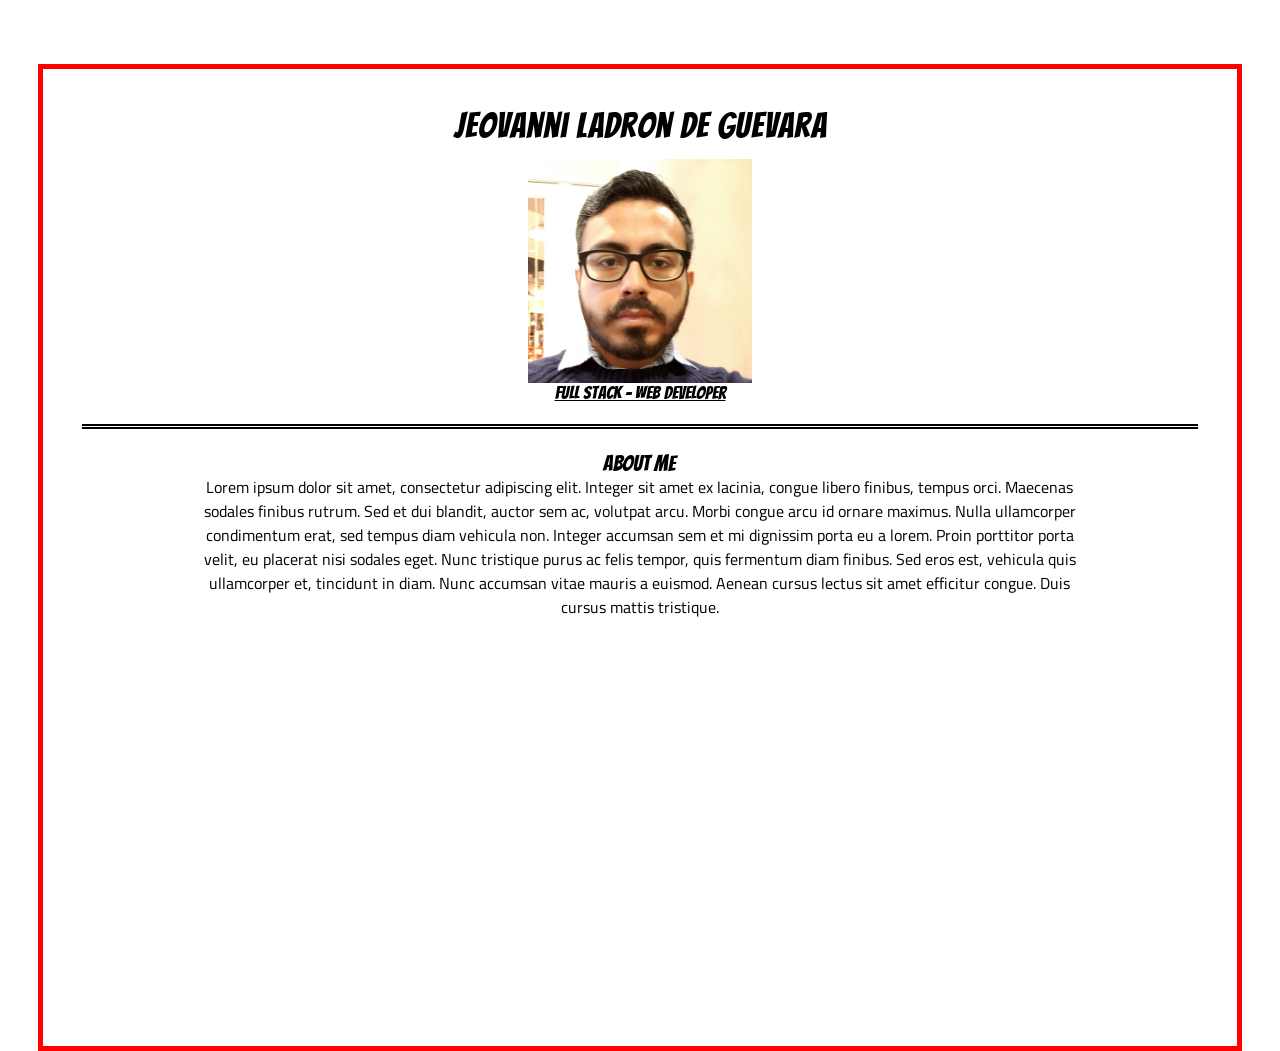
==== index.html @ 61050836 "changed index location" ====
<!DOCTYPE html>
<html lang="en">
    <head>
        <meta charset="uft-8"/>
        <title>Jeovanni</title>
        <link href="https://fonts.googleapis.com/css?family=Bangers|Titillium+Web" rel="stylesheet">
        <link rel="stylesheet" href="../css/index.css">
    </head>
    <body>
        <div class="intro_block">  
            <h1>Jeovanni Ladron de Guevara</h1>
            <img id="profile_pic" src="../img/jeovanni_ladrondeguevara.png" alt="Profile picture.">
            <h3>Full Stack - Web Developer</h3>  
        </div>
        <div class="bio_block">
            <h2>About me</h2>
            <p>Lorem ipsum dolor sit amet, consectetur adipiscing elit. Integer sit amet ex lacinia, congue libero finibus, tempus orci. Maecenas sodales finibus rutrum. Sed et dui blandit, auctor sem ac, volutpat arcu. Morbi congue arcu id ornare maximus. Nulla ullamcorper condimentum erat, sed tempus diam vehicula non. Integer accumsan sem et mi dignissim porta eu a lorem. Proin porttitor porta velit, eu placerat nisi sodales eget. Nunc tristique purus ac felis tempor, quis fermentum diam finibus. Sed eros est, vehicula quis ullamcorper et, tincidunt in diam. Nunc accumsan vitae mauris a euismod. Aenean cursus lectus sit amet efficitur congue. Duis cursus mattis tristique. </p>
        </div>
    </body>
</html>
---- css/index.css ----
html, body, div, span, applet, object, iframe,
h1, h2, h3, h4, h5, h6, p, blockquote, pre,
a, abbr, acronym, address, big, cite, code,
del, dfn, em, img, ins, kbd, q, s, samp,
small, strike, strong, sub, sup, tt, var,
b, u, i, center,
dl, dt, dd, ol, ul, li,
fieldset, form, label, legend,
table, caption, tbody, tfoot, thead, tr, th, td,
article, aside, canvas, details, embed, 
figure, figcaption, footer, header, hgroup, 
menu, nav, output, ruby, section, summary,
time, mark, audio, video {
	margin: 0;
	padding: 0;
	border: 0;
	font-size: 100%;
	font: inherit;
	vertical-align: baseline;
}
/* HTML5 display-role reset for older browsers */
article, aside, details, figcaption, figure, 
footer, header, hgroup, menu, nav, section {
	display: block;
}

h1, h2, h3, h4, h5, h6 {
    font-family: 'Bangers', cursive;
}
h1 {
    letter-spacing: 1px;
    margin-bottom: 15px;
    font-size: 220%;
}
h2 {
    font-size: 140%;
}
h3 {
    font-size: 110%;
    text-decoration: underline ;
}
#profile_pic {
    width: 20%;
    height: 20%;
}
html, body {
    height: 100%;
    font-family: 'Titillium Web', sans-serif;
}
body {
    margin: 5% 3% 5% 3%;
    border-style: solid;
    border-width: .35em;
    border-color: red;
    padding: 3%;
}

.intro_block {
    display: flex;
    flex-direction: column;
    align-items: center;
    border-bottom-style: double;
    border-color: black;
    border-width: .35em;
    padding-bottom: 2%;
}

.bio_block {
    display: flex;
    flex-direction: column;
    margin: 0 auto;
    width: 80%;
    margin-top: 2%;
    border-style: solid;
    border-color: black;
    text-align: center;
}
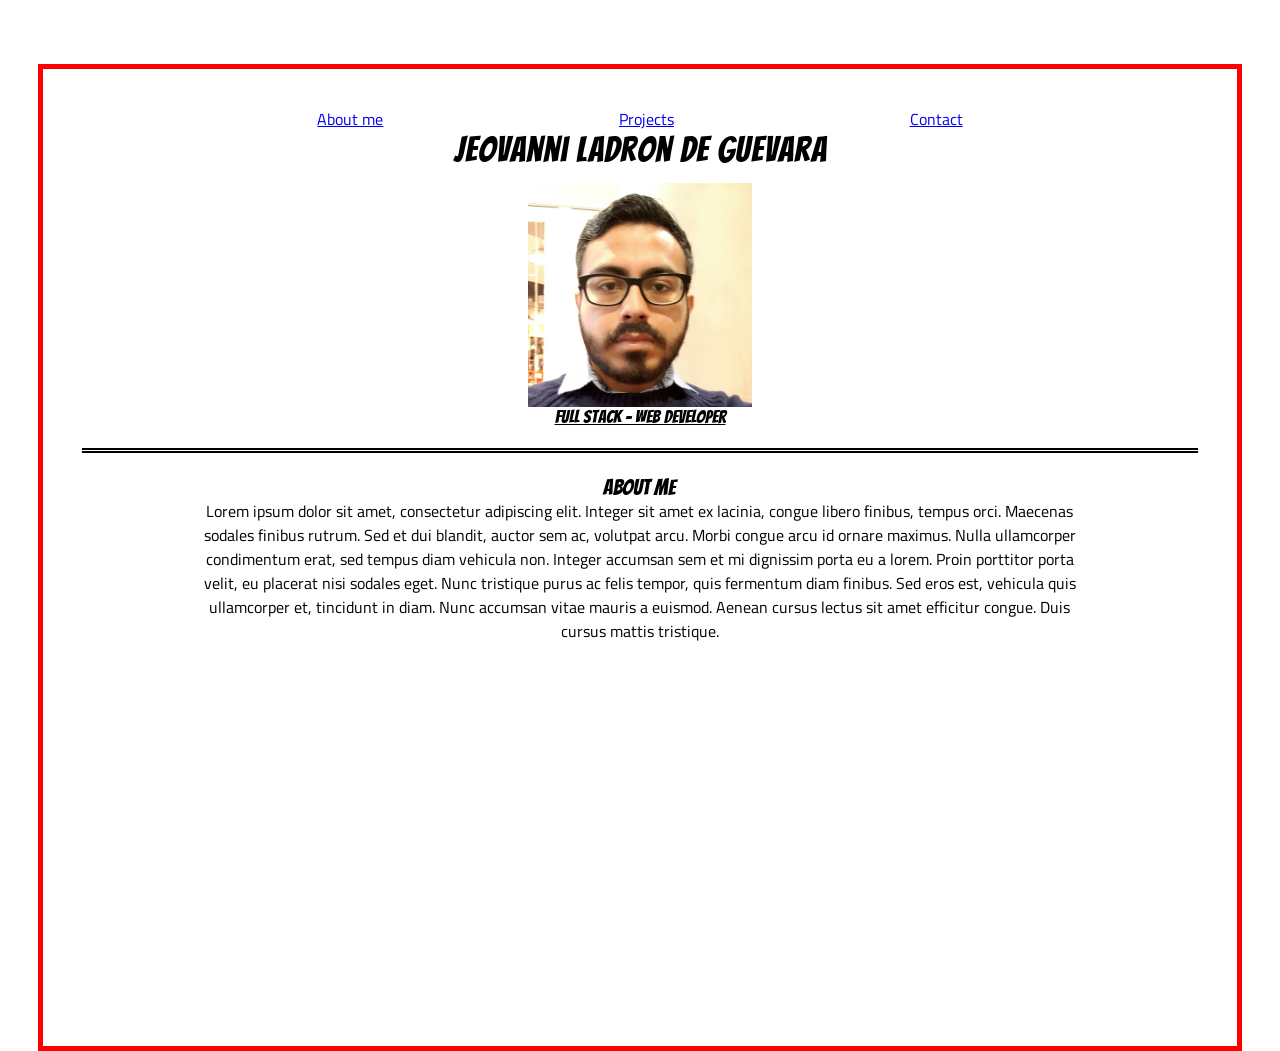
==== commit 8d1cd4f7: "added navigation bar" ====
--- a/index.html
+++ b/index.html
@@ -2,11 +2,16 @@
 <html lang="en">
     <head>
         <meta charset="uft-8"/>
-        <title>Jeovanni</title>
+        <title>Jeovanni Ladron de Guevara</title>
         <link href="https://fonts.googleapis.com/css?family=Bangers|Titillium+Web" rel="stylesheet">
         <link rel="stylesheet" href="../css/index.css">
     </head>
     <body>
+        <nav class="navigation">
+            <a href="#">About me</a>
+            <a href="#">Projects</a>
+            <a href="#">Contact</a>
+        </nav>
         <div class="intro_block">  
             <h1>Jeovanni Ladron de Guevara</h1>
             <img id="profile_pic" src="../img/jeovanni_ladrondeguevara.png" alt="Profile picture.">
--- a/css/index.css
+++ b/css/index.css
@@ -74,4 +74,10 @@
     border-style: solid;
     border-color: black;
     text-align: center;
+}
+
+.navigation {
+    display: flex;
+    justify-content: space-evenly;
+    flex-direction: row;
 }
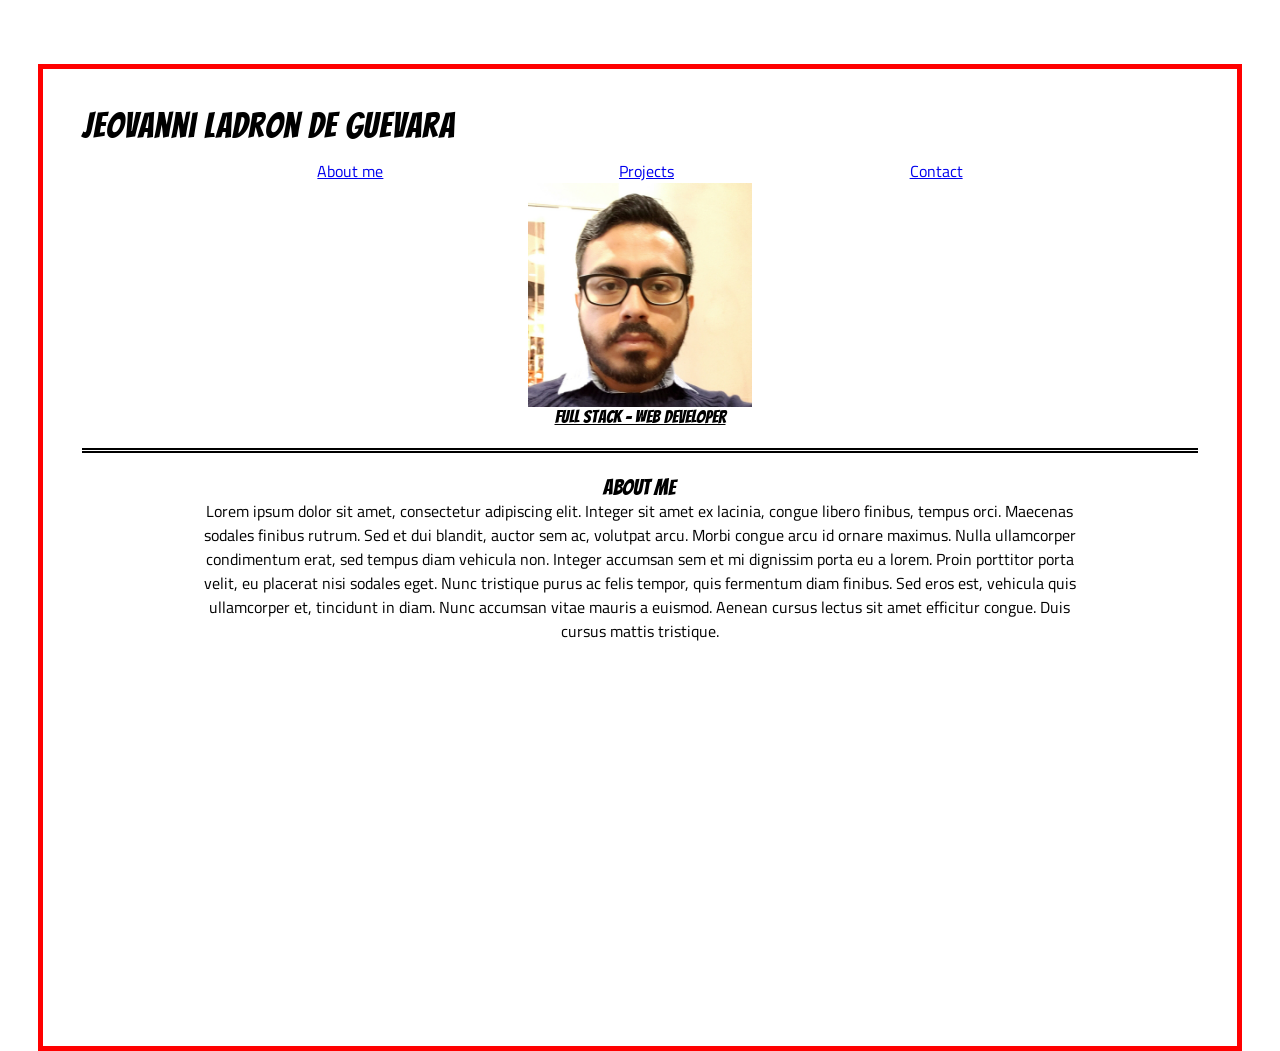
==== commit ccba459f: "changing nav bar location" ====
--- a/index.html
+++ b/index.html
@@ -7,13 +7,13 @@
         <link rel="stylesheet" href="../css/index.css">
     </head>
     <body>
+        <h1>Jeovanni Ladron de Guevara</h1>
         <nav class="navigation">
             <a href="#">About me</a>
             <a href="#">Projects</a>
             <a href="#">Contact</a>
         </nav>
         <div class="intro_block">  
-            <h1>Jeovanni Ladron de Guevara</h1>
             <img id="profile_pic" src="../img/jeovanni_ladrondeguevara.png" alt="Profile picture.">
             <h3>Full Stack - Web Developer</h3>  
         </div>
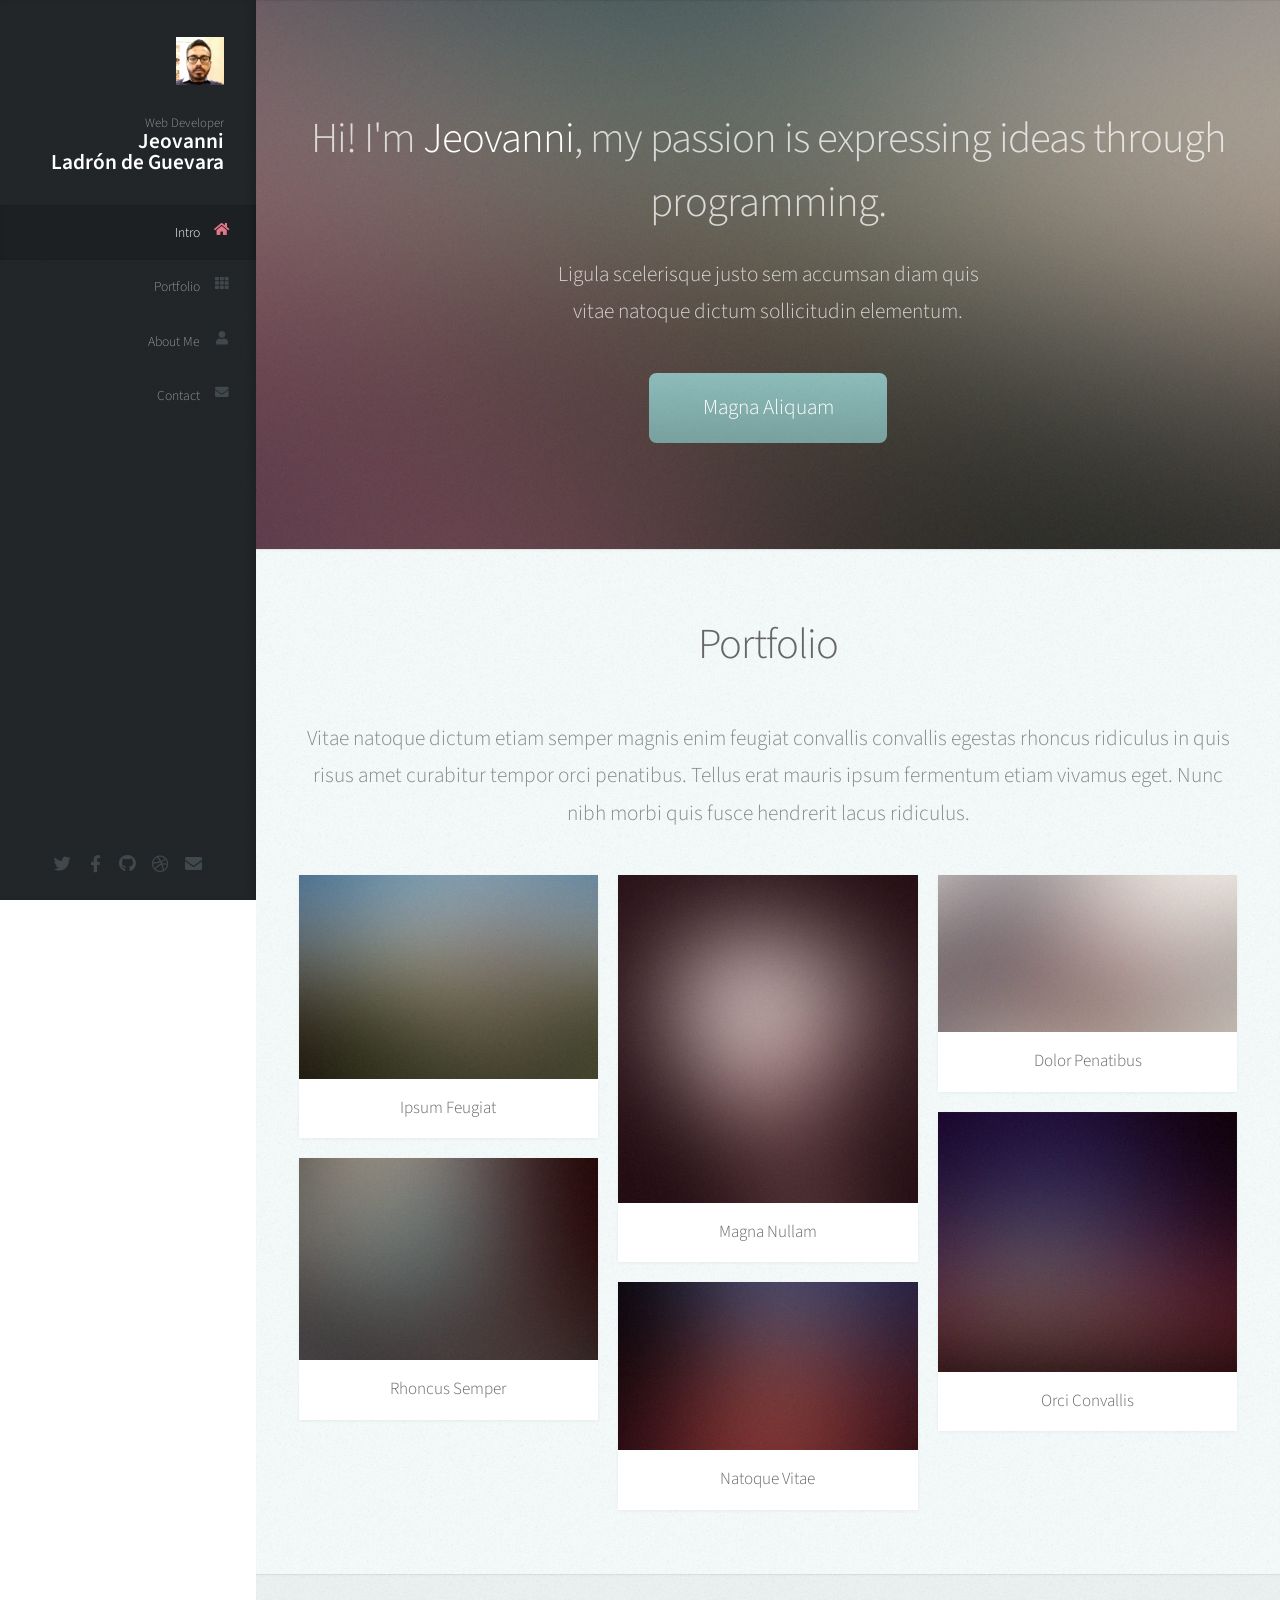
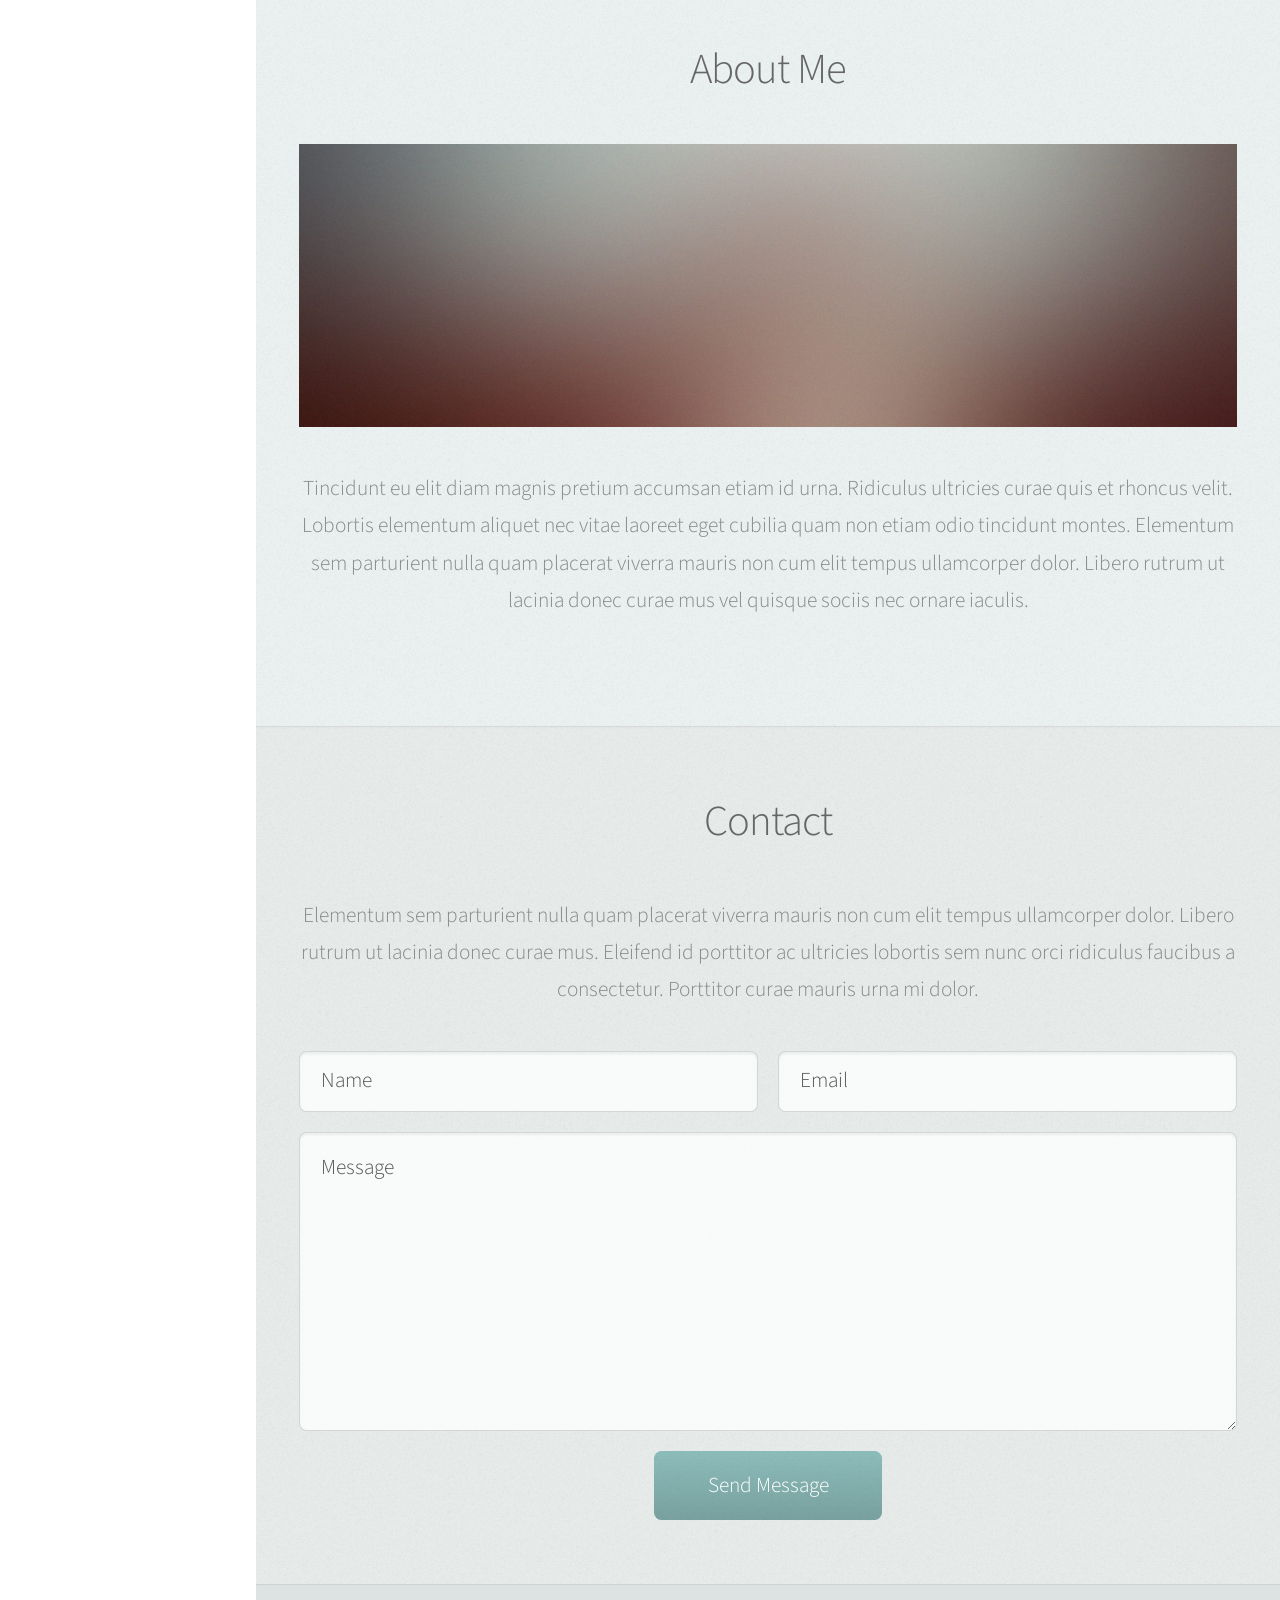
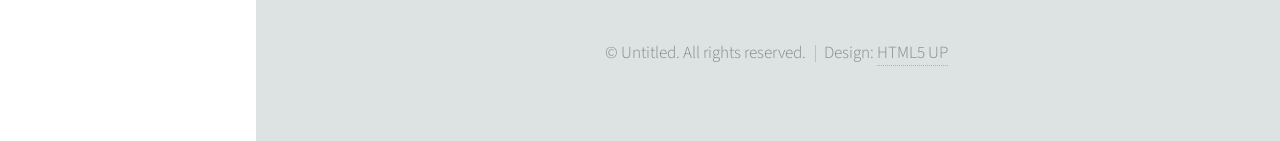
==== commit 7940fab8: "new page" ====
--- a/index.html
+++ b/index.html
@@ -1,25 +1,207 @@
-<!DOCTYPE html>
-<html lang="en">
-    <head>
-        <meta charset="uft-8"/>
-        <title>Jeovanni Ladron de Guevara</title>
-        <link href="https://fonts.googleapis.com/css?family=Bangers|Titillium+Web" rel="stylesheet">
-        <link rel="stylesheet" href="../css/index.css">
-    </head>
-    <body>
-        <h1>Jeovanni Ladron de Guevara</h1>
-        <nav class="navigation">
-            <a href="#">About me</a>
-            <a href="#">Projects</a>
-            <a href="#">Contact</a>
-        </nav>
-        <div class="intro_block">  
-            <img id="profile_pic" src="../img/jeovanni_ladrondeguevara.png" alt="Profile picture.">
-            <h3>Full Stack - Web Developer</h3>  
-        </div>
-        <div class="bio_block">
-            <h2>About me</h2>
-            <p>Lorem ipsum dolor sit amet, consectetur adipiscing elit. Integer sit amet ex lacinia, congue libero finibus, tempus orci. Maecenas sodales finibus rutrum. Sed et dui blandit, auctor sem ac, volutpat arcu. Morbi congue arcu id ornare maximus. Nulla ullamcorper condimentum erat, sed tempus diam vehicula non. Integer accumsan sem et mi dignissim porta eu a lorem. Proin porttitor porta velit, eu placerat nisi sodales eget. Nunc tristique purus ac felis tempor, quis fermentum diam finibus. Sed eros est, vehicula quis ullamcorper et, tincidunt in diam. Nunc accumsan vitae mauris a euismod. Aenean cursus lectus sit amet efficitur congue. Duis cursus mattis tristique. </p>
-        </div>
-    </body>
+<!DOCTYPE HTML>
+<!--
+	Prologue by HTML5 UP
+	html5up.net | @ajlkn
+	Free for personal and commercial use under the CCA 3.0 license (html5up.net/license)
+-->
+<html>
+	<head>
+		<title>Prologue by HTML5 UóP</title>
+		<meta charset="utf-8" />
+		<meta name="viewport" content="width=device-width, initial-scale=1, user-scalable=no" />
+		<link rel="stylesheet" href="assets/css/main.css" />
+	</head>
+	<body class="is-preload">
+
+		<!-- Header -->
+			<div id="header">
+
+				<div class="top">
+
+					<!-- Logo -->
+						<div id="logo">
+							<span class="image avatar48"><img src="images/jeovanni_ladrondeguevara.jpg" alt="" /></span>
+							<p>Web Developer</p>
+							<h1 id="title">Jeovanni<br>Ladrón de Guevara</h1>
+						</div>
+
+					<!-- Nav -->
+						<nav id="nav">
+							<ul>
+								<li><a href="#top" id="top-link"><span class="icon solid fa-home">Intro</span></a></li>
+								<li><a href="#portfolio" id="portfolio-link"><span class="icon solid fa-th">Portfolio</span></a></li>
+								<li><a href="#about" id="about-link"><span class="icon solid fa-user">About Me</span></a></li>
+								<li><a href="#contact" id="contact-link"><span class="icon solid fa-envelope">Contact</span></a></li>
+							</ul>
+						</nav>
+
+				</div>
+
+				<div class="bottom">
+
+					<!-- Social Icons -->
+						<ul class="icons">
+							<li><a href="#" class="icon brands fa-twitter"><span class="label">Twitter</span></a></li>
+							<li><a href="#" class="icon brands fa-facebook-f"><span class="label">Facebook</span></a></li>
+							<li><a href="#" class="icon brands fa-github"><span class="label">Github</span></a></li>
+							<li><a href="#" class="icon brands fa-dribbble"><span class="label">Dribbble</span></a></li>
+							<li><a href="#" class="icon solid fa-envelope"><span class="label">Email</span></a></li>
+						</ul>
+
+				</div>
+
+			</div>
+
+		<!-- Main -->
+			<div id="main">
+
+				<!-- Intro -->
+					<section id="top" class="one dark cover">
+						<div class="container">
+
+							<header>
+								<h2 class="alt">Hi! I'm <strong>Jeovanni</strong>, my passion is expressing ideas through programming.</h2>
+								<p>Ligula scelerisque justo sem accumsan diam quis<br />
+								vitae natoque dictum sollicitudin elementum.</p>
+							</header>
+
+							<footer>
+								<a href="#portfolio" class="button scrolly">Magna Aliquam</a>
+							</footer>
+
+						</div>
+					</section>
+
+				<!-- Portfolio -->
+					<section id="portfolio" class="two">
+						<div class="container">
+
+							<header>
+								<h2>Portfolio</h2>
+							</header>
+
+							<p>Vitae natoque dictum etiam semper magnis enim feugiat convallis convallis
+							egestas rhoncus ridiculus in quis risus amet curabitur tempor orci penatibus.
+							Tellus erat mauris ipsum fermentum etiam vivamus eget. Nunc nibh morbi quis
+							fusce hendrerit lacus ridiculus.</p>
+
+							<div class="row">
+								<div class="col-4 col-12-mobile">
+									<article class="item">
+										<a href="#" class="image fit"><img src="images/pic02.jpg" alt="" /></a>
+										<header>
+											<h3>Ipsum Feugiat</h3>
+										</header>
+									</article>
+									<article class="item">
+										<a href="#" class="image fit"><img src="images/pic03.jpg" alt="" /></a>
+										<header>
+											<h3>Rhoncus Semper</h3>
+										</header>
+									</article>
+								</div>
+								<div class="col-4 col-12-mobile">
+									<article class="item">
+										<a href="#" class="image fit"><img src="images/pic04.jpg" alt="" /></a>
+										<header>
+											<h3>Magna Nullam</h3>
+										</header>
+									</article>
+									<article class="item">
+										<a href="#" class="image fit"><img src="images/pic05.jpg" alt="" /></a>
+										<header>
+											<h3>Natoque Vitae</h3>
+										</header>
+									</article>
+								</div>
+								<div class="col-4 col-12-mobile">
+									<article class="item">
+										<a href="#" class="image fit"><img src="images/pic06.jpg" alt="" /></a>
+										<header>
+											<h3>Dolor Penatibus</h3>
+										</header>
+									</article>
+									<article class="item">
+										<a href="#" class="image fit"><img src="images/pic07.jpg" alt="" /></a>
+										<header>
+											<h3>Orci Convallis</h3>
+										</header>
+									</article>
+								</div>
+							</div>
+
+						</div>
+					</section>
+
+				<!-- About Me -->
+					<section id="about" class="three">
+						<div class="container">
+
+							<header>
+								<h2>About Me</h2>
+							</header>
+
+							<a href="#" class="image featured"><img src="images/pic08.jpg" alt="" /></a>
+
+							<p>Tincidunt eu elit diam magnis pretium accumsan etiam id urna. Ridiculus
+							ultricies curae quis et rhoncus velit. Lobortis elementum aliquet nec vitae
+							laoreet eget cubilia quam non etiam odio tincidunt montes. Elementum sem
+							parturient nulla quam placerat viverra mauris non cum elit tempus ullamcorper
+							dolor. Libero rutrum ut lacinia donec curae mus vel quisque sociis nec
+							ornare iaculis.</p>
+
+						</div>
+					</section>
+
+				<!-- Contact -->
+					<section id="contact" class="four">
+						<div class="container">
+
+							<header>
+								<h2>Contact</h2>
+							</header>
+
+							<p>Elementum sem parturient nulla quam placerat viverra
+							mauris non cum elit tempus ullamcorper dolor. Libero rutrum ut lacinia
+							donec curae mus. Eleifend id porttitor ac ultricies lobortis sem nunc
+							orci ridiculus faucibus a consectetur. Porttitor curae mauris urna mi dolor.</p>
+
+							<form method="post" action="#">
+								<div class="row">
+									<div class="col-6 col-12-mobile"><input type="text" name="name" placeholder="Name" /></div>
+									<div class="col-6 col-12-mobile"><input type="text" name="email" placeholder="Email" /></div>
+									<div class="col-12">
+										<textarea name="message" placeholder="Message"></textarea>
+									</div>
+									<div class="col-12">
+										<input type="submit" value="Send Message" />
+									</div>
+								</div>
+							</form>
+
+						</div>
+					</section>
+
+			</div>
+
+		<!-- Footer -->
+			<div id="footer">
+
+				<!-- Copyright -->
+					<ul class="copyright">
+						<li>&copy; Untitled. All rights reserved.</li><li>Design: <a href="http://html5up.net">HTML5 UP</a></li>
+					</ul>
+
+			</div>
+
+		<!-- Scripts -->
+			<script src="assets/js/jquery.min.js"></script>
+			<script src="assets/js/jquery.scrolly.min.js"></script>
+			<script src="assets/js/jquery.scrollex.min.js"></script>
+			<script src="assets/js/browser.min.js"></script>
+			<script src="assets/js/breakpoints.min.js"></script>
+			<script src="assets/js/util.js"></script>
+			<script src="assets/js/main.js"></script>
+
+	</body>
 </html>
--- a/assets/css/main.css
+++ b/assets/css/main.css
@@ -0,0 +1,2633 @@
+@import url("fontawesome-all.min.css");
+@import url("https://fonts.googleapis.com/css?family=Source+Sans+Pro:300,300italic,400,600");
+
+/*
+	Prologue by HTML5 UP
+	html5up.net | @ajlkn
+	Free for personal and commercial use under the CCA 3.0 license (html5up.net/license)
+*/
+
+html, body, div, span, applet, object,
+iframe, h1, h2, h3, h4, h5, h6, p, blockquote,
+pre, a, abbr, acronym, address, big, cite,
+code, del, dfn, em, img, ins, kbd, q, s, samp,
+small, strike, strong, sub, sup, tt, var, b,
+u, i, center, dl, dt, dd, ol, ul, li, fieldset,
+form, label, legend, table, caption, tbody,
+tfoot, thead, tr, th, td, article, aside,
+canvas, details, embed, figure, figcaption,
+footer, header, hgroup, menu, nav, output, ruby,
+section, summary, time, mark, audio, video {
+	margin: 0;
+	padding: 0;
+	border: 0;
+	font-size: 100%;
+	font: inherit;
+	vertical-align: baseline;}
+
+article, aside, details, figcaption, figure,
+footer, header, hgroup, menu, nav, section {
+	display: block;}
+
+body {
+	line-height: 1;
+}
+
+ol, ul {
+	list-style: none;
+}
+
+blockquote, q {
+	quotes: none;
+}
+
+	blockquote:before, blockquote:after, q:before, q:after {
+		content: '';
+		content: none;
+	}
+
+table {
+	border-collapse: collapse;
+	border-spacing: 0;
+}
+
+body {
+	-webkit-text-size-adjust: none;
+}
+
+mark {
+	background-color: transparent;
+	color: inherit;
+}
+
+input::-moz-focus-inner {
+	border: 0;
+	padding: 0;
+}
+
+input, select, textarea {
+	-moz-appearance: none;
+	-webkit-appearance: none;
+	-ms-appearance: none;
+	appearance: none;
+}
+
+/* Basic */
+
+	html {
+		box-sizing: border-box;
+	}
+
+	*, *:before, *:after {
+		box-sizing: inherit;
+	}
+
+	body {
+		background: #fff;
+		font-family: 'Source Sans Pro', sans-serif;
+		font-size: 19pt;
+		font-weight: 300;
+		line-height: 1.75em;
+		color: #888;
+	}
+
+		body.is-preload *, body.is-preload *:before, body.is-preload *:after {
+			-moz-animation: none !important;
+			-webkit-animation: none !important;
+			-ms-animation: none !important;
+			animation: none !important;
+			-moz-transition: none !important;
+			-webkit-transition: none !important;
+			-ms-transition: none !important;
+			transition: none !important;
+		}
+
+	input, textarea, select {
+		font-family: 'Source Sans Pro', sans-serif;
+		font-size: 19pt;
+		font-weight: 300;
+		line-height: 1.75em;
+		color: #888;
+	}
+
+	h1, h2, h3, h4, h5, h6 {
+		font-weight: 300;
+		color: #666;
+		line-height: 1.5em;
+	}
+
+	h1 a, h2 a, h3 a, h4 a, h5 a, h6 a {
+		color: inherit;
+		text-decoration: none;
+	}
+
+		h1 a strong, h2 a strong, h3 a strong, h4 a strong, h5 a strong, h6 a strong {
+			color: #333;
+		}
+
+	h2 {
+		font-size: 2em;
+		letter-spacing: -1px;
+	}
+
+		h2.alt {
+			color: #888;
+		}
+
+			h2.alt strong {
+				color: #666;
+			}
+
+	h3 {
+		font-size: 1.5em;
+	}
+
+	header {
+		margin: 0 0 2em 0;
+	}
+
+		header > p {
+			margin: 1em 0 0 0;
+		}
+
+	footer {
+		margin: 2em 0 0 0;
+	}
+
+	strong, b {
+		font-weight: 300;
+		color: #666;
+	}
+
+	em, i {
+		font-style: italic;
+	}
+
+	a {
+		text-decoration: none;
+		color: inherit;
+		border-bottom: dotted 1px rgba(128, 128, 128, 0.5);
+		-moz-transition: color 0.35s ease-in-out, border-bottom-color 0.35s ease-in-out;
+		-webkit-transition: color 0.35s ease-in-out, border-bottom-color 0.35s ease-in-out;
+		-ms-transition: color 0.35s ease-in-out, border-bottom-color 0.35s ease-in-out;
+		transition: color 0.35s ease-in-out, border-bottom-color 0.35s ease-in-out;
+		outline: 0;
+	}
+
+		a:hover {
+			color: #E27689;
+			border-bottom-color: rgba(255, 255, 255, 0);
+		}
+
+	sub {
+		position: relative;
+		top: 0.5em;
+		font-size: 0.8em;
+	}
+
+	sup {
+		position: relative;
+		top: -0.5em;
+		font-size: 0.8em;
+	}
+
+	hr {
+		border: 0;
+		border-top: solid 1px #ddd;
+	}
+
+	blockquote {
+		border-left: solid 0.5em #ddd;
+		padding: 1em 0 1em 2em;
+		font-style: italic;
+	}
+
+	p, ul, ol, dl, table {
+		margin-bottom: 2em;
+	}
+
+	br.clear {
+		clear: both;
+	}
+
+/* Container */
+
+	.container {
+		margin: 0 auto;
+		max-width: 100%;
+		width: 1400px;
+	}
+
+		@media screen and (min-width: 961px) and (max-width: 1880px) {
+
+			.container {
+				width: 1200px;
+			}
+
+		}
+
+		@media screen and (min-width: 961px) and (max-width: 1620px) {
+
+			.container {
+				width: 960px;
+			}
+
+		}
+
+		@media screen and (min-width: 961px) and (max-width: 1320px) {
+
+			.container {
+				width: 100%;
+			}
+
+		}
+
+		@media screen and (max-width: 960px) {
+
+			.container {
+				width: 100%;
+			}
+
+		}
+
+		@media screen and (max-width: 736px) {
+
+			.container {
+				width: 100%;
+			}
+
+		}
+
+/* Row */
+
+	.row {
+		display: flex;
+		flex-wrap: wrap;
+		box-sizing: border-box;
+		align-items: stretch;
+	}
+
+		.row > * {
+			box-sizing: border-box;
+		}
+
+		.row.gtr-uniform > * > :last-child {
+			margin-bottom: 0;
+		}
+
+		.row.aln-left {
+			justify-content: flex-start;
+		}
+
+		.row.aln-center {
+			justify-content: center;
+		}
+
+		.row.aln-right {
+			justify-content: flex-end;
+		}
+
+		.row.aln-top {
+			align-items: flex-start;
+		}
+
+		.row.aln-middle {
+			align-items: center;
+		}
+
+		.row.aln-bottom {
+			align-items: flex-end;
+		}
+
+		.row > .imp {
+			order: -1;
+		}
+
+		.row > .col-1 {
+			width: 8.33333%;
+		}
+
+		.row > .off-1 {
+			margin-left: 8.33333%;
+		}
+
+		.row > .col-2 {
+			width: 16.66667%;
+		}
+
+		.row > .off-2 {
+			margin-left: 16.66667%;
+		}
+
+		.row > .col-3 {
+			width: 25%;
+		}
+
+		.row > .off-3 {
+			margin-left: 25%;
+		}
+
+		.row > .col-4 {
+			width: 33.33333%;
+		}
+
+		.row > .off-4 {
+			margin-left: 33.33333%;
+		}
+
+		.row > .col-5 {
+			width: 41.66667%;
+		}
+
+		.row > .off-5 {
+			margin-left: 41.66667%;
+		}
+
+		.row > .col-6 {
+			width: 50%;
+		}
+
+		.row > .off-6 {
+			margin-left: 50%;
+		}
+
+		.row > .col-7 {
+			width: 58.33333%;
+		}
+
+		.row > .off-7 {
+			margin-left: 58.33333%;
+		}
+
+		.row > .col-8 {
+			width: 66.66667%;
+		}
+
+		.row > .off-8 {
+			margin-left: 66.66667%;
+		}
+
+		.row > .col-9 {
+			width: 75%;
+		}
+
+		.row > .off-9 {
+			margin-left: 75%;
+		}
+
+		.row > .col-10 {
+			width: 83.33333%;
+		}
+
+		.row > .off-10 {
+			margin-left: 83.33333%;
+		}
+
+		.row > .col-11 {
+			width: 91.66667%;
+		}
+
+		.row > .off-11 {
+			margin-left: 91.66667%;
+		}
+
+		.row > .col-12 {
+			width: 100%;
+		}
+
+		.row > .off-12 {
+			margin-left: 100%;
+		}
+
+		.row.gtr-0 {
+			margin-top: 0px;
+			margin-left: 0px;
+		}
+
+			.row.gtr-0 > * {
+				padding: 0px 0 0 0px;
+			}
+
+			.row.gtr-0.gtr-uniform {
+				margin-top: 0px;
+			}
+
+				.row.gtr-0.gtr-uniform > * {
+					padding-top: 0px;
+				}
+
+		.row.gtr-25 {
+			margin-top: -10px;
+			margin-left: -10px;
+		}
+
+			.row.gtr-25 > * {
+				padding: 10px 0 0 10px;
+			}
+
+			.row.gtr-25.gtr-uniform {
+				margin-top: -10px;
+			}
+
+				.row.gtr-25.gtr-uniform > * {
+					padding-top: 10px;
+				}
+
+		.row.gtr-50 {
+			margin-top: -20px;
+			margin-left: -20px;
+		}
+
+			.row.gtr-50 > * {
+				padding: 20px 0 0 20px;
+			}
+
+			.row.gtr-50.gtr-uniform {
+				margin-top: -20px;
+			}
+
+				.row.gtr-50.gtr-uniform > * {
+					padding-top: 20px;
+				}
+
+		.row {
+			margin-top: -40px;
+			margin-left: -40px;
+		}
+
+			.row > * {
+				padding: 40px 0 0 40px;
+			}
+
+			.row.gtr-uniform {
+				margin-top: -40px;
+			}
+
+				.row.gtr-uniform > * {
+					padding-top: 40px;
+				}
+
+		.row.gtr-150 {
+			margin-top: -60px;
+			margin-left: -60px;
+		}
+
+			.row.gtr-150 > * {
+				padding: 60px 0 0 60px;
+			}
+
+			.row.gtr-150.gtr-uniform {
+				margin-top: -60px;
+			}
+
+				.row.gtr-150.gtr-uniform > * {
+					padding-top: 60px;
+				}
+
+		.row.gtr-200 {
+			margin-top: -80px;
+			margin-left: -80px;
+		}
+
+			.row.gtr-200 > * {
+				padding: 80px 0 0 80px;
+			}
+
+			.row.gtr-200.gtr-uniform {
+				margin-top: -80px;
+			}
+
+				.row.gtr-200.gtr-uniform > * {
+					padding-top: 80px;
+				}
+
+		@media screen and (min-width: 961px) and (max-width: 1880px) {
+
+			.row {
+				display: flex;
+				flex-wrap: wrap;
+				box-sizing: border-box;
+				align-items: stretch;
+			}
+
+				.row > * {
+					box-sizing: border-box;
+				}
+
+				.row.gtr-uniform > * > :last-child {
+					margin-bottom: 0;
+				}
+
+				.row.aln-left {
+					justify-content: flex-start;
+				}
+
+				.row.aln-center {
+					justify-content: center;
+				}
+
+				.row.aln-right {
+					justify-content: flex-end;
+				}
+
+				.row.aln-top {
+					align-items: flex-start;
+				}
+
+				.row.aln-middle {
+					align-items: center;
+				}
+
+				.row.aln-bottom {
+					align-items: flex-end;
+				}
+
+				.row > .imp-wide {
+					order: -1;
+				}
+
+				.row > .col-1-wide {
+					width: 8.33333%;
+				}
+
+				.row > .off-1-wide {
+					margin-left: 8.33333%;
+				}
+
+				.row > .col-2-wide {
+					width: 16.66667%;
+				}
+
+				.row > .off-2-wide {
+					margin-left: 16.66667%;
+				}
+
+				.row > .col-3-wide {
+					width: 25%;
+				}
+
+				.row > .off-3-wide {
+					margin-left: 25%;
+				}
+
+				.row > .col-4-wide {
+					width: 33.33333%;
+				}
+
+				.row > .off-4-wide {
+					margin-left: 33.33333%;
+				}
+
+				.row > .col-5-wide {
+					width: 41.66667%;
+				}
+
+				.row > .off-5-wide {
+					margin-left: 41.66667%;
+				}
+
+				.row > .col-6-wide {
+					width: 50%;
+				}
+
+				.row > .off-6-wide {
+					margin-left: 50%;
+				}
+
+				.row > .col-7-wide {
+					width: 58.33333%;
+				}
+
+				.row > .off-7-wide {
+					margin-left: 58.33333%;
+				}
+
+				.row > .col-8-wide {
+					width: 66.66667%;
+				}
+
+				.row > .off-8-wide {
+					margin-left: 66.66667%;
+				}
+
+				.row > .col-9-wide {
+					width: 75%;
+				}
+
+				.row > .off-9-wide {
+					margin-left: 75%;
+				}
+
+				.row > .col-10-wide {
+					width: 83.33333%;
+				}
+
+				.row > .off-10-wide {
+					margin-left: 83.33333%;
+				}
+
+				.row > .col-11-wide {
+					width: 91.66667%;
+				}
+
+				.row > .off-11-wide {
+					margin-left: 91.66667%;
+				}
+
+				.row > .col-12-wide {
+					width: 100%;
+				}
+
+				.row > .off-12-wide {
+					margin-left: 100%;
+				}
+
+				.row.gtr-0 {
+					margin-top: 0px;
+					margin-left: 0px;
+				}
+
+					.row.gtr-0 > * {
+						padding: 0px 0 0 0px;
+					}
+
+					.row.gtr-0.gtr-uniform {
+						margin-top: 0px;
+					}
+
+						.row.gtr-0.gtr-uniform > * {
+							padding-top: 0px;
+						}
+
+				.row.gtr-25 {
+					margin-top: -10px;
+					margin-left: -10px;
+				}
+
+					.row.gtr-25 > * {
+						padding: 10px 0 0 10px;
+					}
+
+					.row.gtr-25.gtr-uniform {
+						margin-top: -10px;
+					}
+
+						.row.gtr-25.gtr-uniform > * {
+							padding-top: 10px;
+						}
+
+				.row.gtr-50 {
+					margin-top: -20px;
+					margin-left: -20px;
+				}
+
+					.row.gtr-50 > * {
+						padding: 20px 0 0 20px;
+					}
+
+					.row.gtr-50.gtr-uniform {
+						margin-top: -20px;
+					}
+
+						.row.gtr-50.gtr-uniform > * {
+							padding-top: 20px;
+						}
+
+				.row {
+					margin-top: -40px;
+					margin-left: -40px;
+				}
+
+					.row > * {
+						padding: 40px 0 0 40px;
+					}
+
+					.row.gtr-uniform {
+						margin-top: -40px;
+					}
+
+						.row.gtr-uniform > * {
+							padding-top: 40px;
+						}
+
+				.row.gtr-150 {
+					margin-top: -60px;
+					margin-left: -60px;
+				}
+
+					.row.gtr-150 > * {
+						padding: 60px 0 0 60px;
+					}
+
+					.row.gtr-150.gtr-uniform {
+						margin-top: -60px;
+					}
+
+						.row.gtr-150.gtr-uniform > * {
+							padding-top: 60px;
+						}
+
+				.row.gtr-200 {
+					margin-top: -80px;
+					margin-left: -80px;
+				}
+
+					.row.gtr-200 > * {
+						padding: 80px 0 0 80px;
+					}
+
+					.row.gtr-200.gtr-uniform {
+						margin-top: -80px;
+					}
+
+						.row.gtr-200.gtr-uniform > * {
+							padding-top: 80px;
+						}
+
+		}
+
+		@media screen and (min-width: 961px) and (max-width: 1620px) {
+
+			.row {
+				display: flex;
+				flex-wrap: wrap;
+				box-sizing: border-box;
+				align-items: stretch;
+			}
+
+				.row > * {
+					box-sizing: border-box;
+				}
+
+				.row.gtr-uniform > * > :last-child {
+					margin-bottom: 0;
+				}
+
+				.row.aln-left {
+					justify-content: flex-start;
+				}
+
+				.row.aln-center {
+					justify-content: center;
+				}
+
+				.row.aln-right {
+					justify-content: flex-end;
+				}
+
+				.row.aln-top {
+					align-items: flex-start;
+				}
+
+				.row.aln-middle {
+					align-items: center;
+				}
+
+				.row.aln-bottom {
+					align-items: flex-end;
+				}
+
+				.row > .imp-normal {
+					order: -1;
+				}
+
+				.row > .col-1-normal {
+					width: 8.33333%;
+				}
+
+				.row > .off-1-normal {
+					margin-left: 8.33333%;
+				}
+
+				.row > .col-2-normal {
+					width: 16.66667%;
+				}
+
+				.row > .off-2-normal {
+					margin-left: 16.66667%;
+				}
+
+				.row > .col-3-normal {
+					width: 25%;
+				}
+
+				.row > .off-3-normal {
+					margin-left: 25%;
+				}
+
+				.row > .col-4-normal {
+					width: 33.33333%;
+				}
+
+				.row > .off-4-normal {
+					margin-left: 33.33333%;
+				}
+
+				.row > .col-5-normal {
+					width: 41.66667%;
+				}
+
+				.row > .off-5-normal {
+					margin-left: 41.66667%;
+				}
+
+				.row > .col-6-normal {
+					width: 50%;
+				}
+
+				.row > .off-6-normal {
+					margin-left: 50%;
+				}
+
+				.row > .col-7-normal {
+					width: 58.33333%;
+				}
+
+				.row > .off-7-normal {
+					margin-left: 58.33333%;
+				}
+
+				.row > .col-8-normal {
+					width: 66.66667%;
+				}
+
+				.row > .off-8-normal {
+					margin-left: 66.66667%;
+				}
+
+				.row > .col-9-normal {
+					width: 75%;
+				}
+
+				.row > .off-9-normal {
+					margin-left: 75%;
+				}
+
+				.row > .col-10-normal {
+					width: 83.33333%;
+				}
+
+				.row > .off-10-normal {
+					margin-left: 83.33333%;
+				}
+
+				.row > .col-11-normal {
+					width: 91.66667%;
+				}
+
+				.row > .off-11-normal {
+					margin-left: 91.66667%;
+				}
+
+				.row > .col-12-normal {
+					width: 100%;
+				}
+
+				.row > .off-12-normal {
+					margin-left: 100%;
+				}
+
+				.row.gtr-0 {
+					margin-top: 0px;
+					margin-left: 0px;
+				}
+
+					.row.gtr-0 > * {
+						padding: 0px 0 0 0px;
+					}
+
+					.row.gtr-0.gtr-uniform {
+						margin-top: 0px;
+					}
+
+						.row.gtr-0.gtr-uniform > * {
+							padding-top: 0px;
+						}
+
+				.row.gtr-25 {
+					margin-top: -10px;
+					margin-left: -10px;
+				}
+
+					.row.gtr-25 > * {
+						padding: 10px 0 0 10px;
+					}
+
+					.row.gtr-25.gtr-uniform {
+						margin-top: -10px;
+					}
+
+						.row.gtr-25.gtr-uniform > * {
+							padding-top: 10px;
+						}
+
+				.row.gtr-50 {
+					margin-top: -20px;
+					margin-left: -20px;
+				}
+
+					.row.gtr-50 > * {
+						padding: 20px 0 0 20px;
+					}
+
+					.row.gtr-50.gtr-uniform {
+						margin-top: -20px;
+					}
+
+						.row.gtr-50.gtr-uniform > * {
+							padding-top: 20px;
+						}
+
+				.row {
+					margin-top: -40px;
+					margin-left: -40px;
+				}
+
+					.row > * {
+						padding: 40px 0 0 40px;
+					}
+
+					.row.gtr-uniform {
+						margin-top: -40px;
+					}
+
+						.row.gtr-uniform > * {
+							padding-top: 40px;
+						}
+
+				.row.gtr-150 {
+					margin-top: -60px;
+					margin-left: -60px;
+				}
+
+					.row.gtr-150 > * {
+						padding: 60px 0 0 60px;
+					}
+
+					.row.gtr-150.gtr-uniform {
+						margin-top: -60px;
+					}
+
+						.row.gtr-150.gtr-uniform > * {
+							padding-top: 60px;
+						}
+
+				.row.gtr-200 {
+					margin-top: -80px;
+					margin-left: -80px;
+				}
+
+					.row.gtr-200 > * {
+						padding: 80px 0 0 80px;
+					}
+
+					.row.gtr-200.gtr-uniform {
+						margin-top: -80px;
+					}
+
+						.row.gtr-200.gtr-uniform > * {
+							padding-top: 80px;
+						}
+
+		}
+
+		@media screen and (min-width: 961px) and (max-width: 1320px) {
+
+			.row {
+				display: flex;
+				flex-wrap: wrap;
+				box-sizing: border-box;
+				align-items: stretch;
+			}
+
+				.row > * {
+					box-sizing: border-box;
+				}
+
+				.row.gtr-uniform > * > :last-child {
+					margin-bottom: 0;
+				}
+
+				.row.aln-left {
+					justify-content: flex-start;
+				}
+
+				.row.aln-center {
+					justify-content: center;
+				}
+
+				.row.aln-right {
+					justify-content: flex-end;
+				}
+
+				.row.aln-top {
+					align-items: flex-start;
+				}
+
+				.row.aln-middle {
+					align-items: center;
+				}
+
+				.row.aln-bottom {
+					align-items: flex-end;
+				}
+
+				.row > .imp-narrow {
+					order: -1;
+				}
+
+				.row > .col-1-narrow {
+					width: 8.33333%;
+				}
+
+				.row > .off-1-narrow {
+					margin-left: 8.33333%;
+				}
+
+				.row > .col-2-narrow {
+					width: 16.66667%;
+				}
+
+				.row > .off-2-narrow {
+					margin-left: 16.66667%;
+				}
+
+				.row > .col-3-narrow {
+					width: 25%;
+				}
+
+				.row > .off-3-narrow {
+					margin-left: 25%;
+				}
+
+				.row > .col-4-narrow {
+					width: 33.33333%;
+				}
+
+				.row > .off-4-narrow {
+					margin-left: 33.33333%;
+				}
+
+				.row > .col-5-narrow {
+					width: 41.66667%;
+				}
+
+				.row > .off-5-narrow {
+					margin-left: 41.66667%;
+				}
+
+				.row > .col-6-narrow {
+					width: 50%;
+				}
+
+				.row > .off-6-narrow {
+					margin-left: 50%;
+				}
+
+				.row > .col-7-narrow {
+					width: 58.33333%;
+				}
+
+				.row > .off-7-narrow {
+					margin-left: 58.33333%;
+				}
+
+				.row > .col-8-narrow {
+					width: 66.66667%;
+				}
+
+				.row > .off-8-narrow {
+					margin-left: 66.66667%;
+				}
+
+				.row > .col-9-narrow {
+					width: 75%;
+				}
+
+				.row > .off-9-narrow {
+					margin-left: 75%;
+				}
+
+				.row > .col-10-narrow {
+					width: 83.33333%;
+				}
+
+				.row > .off-10-narrow {
+					margin-left: 83.33333%;
+				}
+
+				.row > .col-11-narrow {
+					width: 91.66667%;
+				}
+
+				.row > .off-11-narrow {
+					margin-left: 91.66667%;
+				}
+
+				.row > .col-12-narrow {
+					width: 100%;
+				}
+
+				.row > .off-12-narrow {
+					margin-left: 100%;
+				}
+
+				.row.gtr-0 {
+					margin-top: 0px;
+					margin-left: 0px;
+				}
+
+					.row.gtr-0 > * {
+						padding: 0px 0 0 0px;
+					}
+
+					.row.gtr-0.gtr-uniform {
+						margin-top: 0px;
+					}
+
+						.row.gtr-0.gtr-uniform > * {
+							padding-top: 0px;
+						}
+
+				.row.gtr-25 {
+					margin-top: -5px;
+					margin-left: -5px;
+				}
+
+					.row.gtr-25 > * {
+						padding: 5px 0 0 5px;
+					}
+
+					.row.gtr-25.gtr-uniform {
+						margin-top: -5px;
+					}
+
+						.row.gtr-25.gtr-uniform > * {
+							padding-top: 5px;
+						}
+
+				.row.gtr-50 {
+					margin-top: -10px;
+					margin-left: -10px;
+				}
+
+					.row.gtr-50 > * {
+						padding: 10px 0 0 10px;
+					}
+
+					.row.gtr-50.gtr-uniform {
+						margin-top: -10px;
+					}
+
+						.row.gtr-50.gtr-uniform > * {
+							padding-top: 10px;
+						}
+
+				.row {
+					margin-top: -20px;
+					margin-left: -20px;
+				}
+
+					.row > * {
+						padding: 20px 0 0 20px;
+					}
+
+					.row.gtr-uniform {
+						margin-top: -20px;
+					}
+
+						.row.gtr-uniform > * {
+							padding-top: 20px;
+						}
+
+				.row.gtr-150 {
+					margin-top: -30px;
+					margin-left: -30px;
+				}
+
+					.row.gtr-150 > * {
+						padding: 30px 0 0 30px;
+					}
+
+					.row.gtr-150.gtr-uniform {
+						margin-top: -30px;
+					}
+
+						.row.gtr-150.gtr-uniform > * {
+							padding-top: 30px;
+						}
+
+				.row.gtr-200 {
+					margin-top: -40px;
+					margin-left: -40px;
+				}
+
+					.row.gtr-200 > * {
+						padding: 40px 0 0 40px;
+					}
+
+					.row.gtr-200.gtr-uniform {
+						margin-top: -40px;
+					}
+
+						.row.gtr-200.gtr-uniform > * {
+							padding-top: 40px;
+						}
+
+		}
+
+		@media screen and (max-width: 960px) {
+
+			.row {
+				display: flex;
+				flex-wrap: wrap;
+				box-sizing: border-box;
+				align-items: stretch;
+			}
+
+				.row > * {
+					box-sizing: border-box;
+				}
+
+				.row.gtr-uniform > * > :last-child {
+					margin-bottom: 0;
+				}
+
+				.row.aln-left {
+					justify-content: flex-start;
+				}
+
+				.row.aln-center {
+					justify-content: center;
+				}
+
+				.row.aln-right {
+					justify-content: flex-end;
+				}
+
+				.row.aln-top {
+					align-items: flex-start;
+				}
+
+				.row.aln-middle {
+					align-items: center;
+				}
+
+				.row.aln-bottom {
+					align-items: flex-end;
+				}
+
+				.row > .imp-narrower {
+					order: -1;
+				}
+
+				.row > .col-1-narrower {
+					width: 8.33333%;
+				}
+
+				.row > .off-1-narrower {
+					margin-left: 8.33333%;
+				}
+
+				.row > .col-2-narrower {
+					width: 16.66667%;
+				}
+
+				.row > .off-2-narrower {
+					margin-left: 16.66667%;
+				}
+
+				.row > .col-3-narrower {
+					width: 25%;
+				}
+
+				.row > .off-3-narrower {
+					margin-left: 25%;
+				}
+
+				.row > .col-4-narrower {
+					width: 33.33333%;
+				}
+
+				.row > .off-4-narrower {
+					margin-left: 33.33333%;
+				}
+
+				.row > .col-5-narrower {
+					width: 41.66667%;
+				}
+
+				.row > .off-5-narrower {
+					margin-left: 41.66667%;
+				}
+
+				.row > .col-6-narrower {
+					width: 50%;
+				}
+
+				.row > .off-6-narrower {
+					margin-left: 50%;
+				}
+
+				.row > .col-7-narrower {
+					width: 58.33333%;
+				}
+
+				.row > .off-7-narrower {
+					margin-left: 58.33333%;
+				}
+
+				.row > .col-8-narrower {
+					width: 66.66667%;
+				}
+
+				.row > .off-8-narrower {
+					margin-left: 66.66667%;
+				}
+
+				.row > .col-9-narrower {
+					width: 75%;
+				}
+
+				.row > .off-9-narrower {
+					margin-left: 75%;
+				}
+
+				.row > .col-10-narrower {
+					width: 83.33333%;
+				}
+
+				.row > .off-10-narrower {
+					margin-left: 83.33333%;
+				}
+
+				.row > .col-11-narrower {
+					width: 91.66667%;
+				}
+
+				.row > .off-11-narrower {
+					margin-left: 91.66667%;
+				}
+
+				.row > .col-12-narrower {
+					width: 100%;
+				}
+
+				.row > .off-12-narrower {
+					margin-left: 100%;
+				}
+
+				.row.gtr-0 {
+					margin-top: 0px;
+					margin-left: 0px;
+				}
+
+					.row.gtr-0 > * {
+						padding: 0px 0 0 0px;
+					}
+
+					.row.gtr-0.gtr-uniform {
+						margin-top: 0px;
+					}
+
+						.row.gtr-0.gtr-uniform > * {
+							padding-top: 0px;
+						}
+
+				.row.gtr-25 {
+					margin-top: -5px;
+					margin-left: -5px;
+				}
+
+					.row.gtr-25 > * {
+						padding: 5px 0 0 5px;
+					}
+
+					.row.gtr-25.gtr-uniform {
+						margin-top: -5px;
+					}
+
+						.row.gtr-25.gtr-uniform > * {
+							padding-top: 5px;
+						}
+
+				.row.gtr-50 {
+					margin-top: -10px;
+					margin-left: -10px;
+				}
+
+					.row.gtr-50 > * {
+						padding: 10px 0 0 10px;
+					}
+
+					.row.gtr-50.gtr-uniform {
+						margin-top: -10px;
+					}
+
+						.row.gtr-50.gtr-uniform > * {
+							padding-top: 10px;
+						}
+
+				.row {
+					margin-top: -20px;
+					margin-left: -20px;
+				}
+
+					.row > * {
+						padding: 20px 0 0 20px;
+					}
+
+					.row.gtr-uniform {
+						margin-top: -20px;
+					}
+
+						.row.gtr-uniform > * {
+							padding-top: 20px;
+						}
+
+				.row.gtr-150 {
+					margin-top: -30px;
+					margin-left: -30px;
+				}
+
+					.row.gtr-150 > * {
+						padding: 30px 0 0 30px;
+					}
+
+					.row.gtr-150.gtr-uniform {
+						margin-top: -30px;
+					}
+
+						.row.gtr-150.gtr-uniform > * {
+							padding-top: 30px;
+						}
+
+				.row.gtr-200 {
+					margin-top: -40px;
+					margin-left: -40px;
+				}
+
+					.row.gtr-200 > * {
+						padding: 40px 0 0 40px;
+					}
+
+					.row.gtr-200.gtr-uniform {
+						margin-top: -40px;
+					}
+
+						.row.gtr-200.gtr-uniform > * {
+							padding-top: 40px;
+						}
+
+		}
+
+		@media screen and (max-width: 736px) {
+
+			.row {
+				display: flex;
+				flex-wrap: wrap;
+				box-sizing: border-box;
+				align-items: stretch;
+			}
+
+				.row > * {
+					box-sizing: border-box;
+				}
+
+				.row.gtr-uniform > * > :last-child {
+					margin-bottom: 0;
+				}
+
+				.row.aln-left {
+					justify-content: flex-start;
+				}
+
+				.row.aln-center {
+					justify-content: center;
+				}
+
+				.row.aln-right {
+					justify-content: flex-end;
+				}
+
+				.row.aln-top {
+					align-items: flex-start;
+				}
+
+				.row.aln-middle {
+					align-items: center;
+				}
+
+				.row.aln-bottom {
+					align-items: flex-end;
+				}
+
+				.row > .imp-mobile {
+					order: -1;
+				}
+
+				.row > .col-1-mobile {
+					width: 8.33333%;
+				}
+
+				.row > .off-1-mobile {
+					margin-left: 8.33333%;
+				}
+
+				.row > .col-2-mobile {
+					width: 16.66667%;
+				}
+
+				.row > .off-2-mobile {
+					margin-left: 16.66667%;
+				}
+
+				.row > .col-3-mobile {
+					width: 25%;
+				}
+
+				.row > .off-3-mobile {
+					margin-left: 25%;
+				}
+
+				.row > .col-4-mobile {
+					width: 33.33333%;
+				}
+
+				.row > .off-4-mobile {
+					margin-left: 33.33333%;
+				}
+
+				.row > .col-5-mobile {
+					width: 41.66667%;
+				}
+
+				.row > .off-5-mobile {
+					margin-left: 41.66667%;
+				}
+
+				.row > .col-6-mobile {
+					width: 50%;
+				}
+
+				.row > .off-6-mobile {
+					margin-left: 50%;
+				}
+
+				.row > .col-7-mobile {
+					width: 58.33333%;
+				}
+
+				.row > .off-7-mobile {
+					margin-left: 58.33333%;
+				}
+
+				.row > .col-8-mobile {
+					width: 66.66667%;
+				}
+
+				.row > .off-8-mobile {
+					margin-left: 66.66667%;
+				}
+
+				.row > .col-9-mobile {
+					width: 75%;
+				}
+
+				.row > .off-9-mobile {
+					margin-left: 75%;
+				}
+
+				.row > .col-10-mobile {
+					width: 83.33333%;
+				}
+
+				.row > .off-10-mobile {
+					margin-left: 83.33333%;
+				}
+
+				.row > .col-11-mobile {
+					width: 91.66667%;
+				}
+
+				.row > .off-11-mobile {
+					margin-left: 91.66667%;
+				}
+
+				.row > .col-12-mobile {
+					width: 100%;
+				}
+
+				.row > .off-12-mobile {
+					margin-left: 100%;
+				}
+
+				.row.gtr-0 {
+					margin-top: 0px;
+					margin-left: 0px;
+				}
+
+					.row.gtr-0 > * {
+						padding: 0px 0 0 0px;
+					}
+
+					.row.gtr-0.gtr-uniform {
+						margin-top: 0px;
+					}
+
+						.row.gtr-0.gtr-uniform > * {
+							padding-top: 0px;
+						}
+
+				.row.gtr-25 {
+					margin-top: -5px;
+					margin-left: -5px;
+				}
+
+					.row.gtr-25 > * {
+						padding: 5px 0 0 5px;
+					}
+
+					.row.gtr-25.gtr-uniform {
+						margin-top: -5px;
+					}
+
+						.row.gtr-25.gtr-uniform > * {
+							padding-top: 5px;
+						}
+
+				.row.gtr-50 {
+					margin-top: -10px;
+					margin-left: -10px;
+				}
+
+					.row.gtr-50 > * {
+						padding: 10px 0 0 10px;
+					}
+
+					.row.gtr-50.gtr-uniform {
+						margin-top: -10px;
+					}
+
+						.row.gtr-50.gtr-uniform > * {
+							padding-top: 10px;
+						}
+
+				.row {
+					margin-top: -20px;
+					margin-left: -20px;
+				}
+
+					.row > * {
+						padding: 20px 0 0 20px;
+					}
+
+					.row.gtr-uniform {
+						margin-top: -20px;
+					}
+
+						.row.gtr-uniform > * {
+							padding-top: 20px;
+						}
+
+				.row.gtr-150 {
+					margin-top: -30px;
+					margin-left: -30px;
+				}
+
+					.row.gtr-150 > * {
+						padding: 30px 0 0 30px;
+					}
+
+					.row.gtr-150.gtr-uniform {
+						margin-top: -30px;
+					}
+
+						.row.gtr-150.gtr-uniform > * {
+							padding-top: 30px;
+						}
+
+				.row.gtr-200 {
+					margin-top: -40px;
+					margin-left: -40px;
+				}
+
+					.row.gtr-200 > * {
+						padding: 40px 0 0 40px;
+					}
+
+					.row.gtr-200.gtr-uniform {
+						margin-top: -40px;
+					}
+
+						.row.gtr-200.gtr-uniform > * {
+							padding-top: 40px;
+						}
+
+		}
+
+/* Sections/Article */
+
+	section, article {
+		margin-bottom: 3em;
+	}
+
+		section > :last-child,
+		section > .container, section:last-child, article > :last-child,
+		article > .container, article:last-child {
+			margin-bottom: 0;
+		}
+
+		.row > section, .row > article {
+			margin-bottom: 0;
+		}
+
+/* Image */
+
+	.image {
+		display: inline-block;
+		border: 0;
+	}
+
+		.image img {
+			display: block;
+			width: 100%;
+		}
+
+		.image.avatar48 {
+			width: 48px;
+			height: 48px;
+			background: #f00;
+		}
+
+			.image.avatar48 img {
+				width: 48px;
+				height: 48px;
+			}
+
+		.image.fit {
+			display: block;
+			width: 100%;
+		}
+
+		.image.featured {
+			display: block;
+			width: 100%;
+			margin: 0 0 2em 0;
+		}
+
+		.image.left {
+			float: left;
+			margin: 0 2em 2em 0;
+		}
+
+		.image.centered {
+			display: block;
+			margin: 0 0 2em 0;
+		}
+
+			.image.centered img {
+				margin: 0 auto;
+				width: auto;
+			}
+
+/* List */
+
+	ul {
+		list-style: disc;
+		padding-left: 1em;
+	}
+
+		ul li {
+			padding-left: 0.5em;
+		}
+
+	ol {
+		list-style: decimal;
+		padding-left: 1.25em;
+	}
+
+		ol li {
+			padding-left: 0.25em;
+		}
+
+/* Icons */
+
+	ul.icons {
+		cursor: default;
+		list-style: none;
+		padding-left: 0;
+	}
+
+		ul.icons li {
+			display: inline-block;
+			padding-left: 0;
+		}
+
+		ul.icons a {
+			display: inline-block;
+			width: 2em;
+			height: 2em;
+			line-height: 2em;
+			text-align: center;
+			border: 0;
+		}
+
+/* Form */
+
+	form label {
+		display: block;
+		text-align: left;
+		margin-bottom: 0.5em;
+	}
+
+	form input[type="text"],
+	form input[type="email"],
+	form input[type="password"],
+	form select,
+	form textarea {
+		position: relative;
+		-webkit-appearance: none;
+		display: block;
+		border: 0;
+		outline: 0;
+		background: #fff;
+		background: rgba(255, 255, 255, 0.75);
+		width: 100%;
+		border-radius: 0.35em;
+		padding: 0.75em 1em 0.75em 1em;
+		box-shadow: inset 0 0.1em 0.1em 0 rgba(0, 0, 0, 0.05);
+		border: solid 1px rgba(0, 0, 0, 0.15);
+		-moz-transition: all 0.35s ease-in-out;
+		-webkit-transition: all 0.35s ease-in-out;
+		-ms-transition: all 0.35s ease-in-out;
+		transition: all 0.35s ease-in-out;
+	}
+
+		form input[type="text"]:focus,
+		form input[type="email"]:focus,
+		form input[type="password"]:focus,
+		form select:focus,
+		form textarea:focus {
+			box-shadow: 0 0 2px 1px #8ebebc;
+			background: #fff;
+		}
+
+	form input[type="text"],
+	form input[type="email"],
+	form input[type="password"],
+	form select {
+		line-height: 1.25em;
+	}
+
+	form textarea {
+		min-height: 14em;
+	}
+
+	form ::-webkit-input-placeholder {
+		color: #555 !important;
+	}
+
+	form :-moz-placeholder {
+		color: #555 !important;
+	}
+
+	form ::-moz-placeholder {
+		color: #555 !important;
+	}
+
+	form :-ms-input-placeholder {
+		color: #555 !important;
+	}
+
+	form ::-moz-focus-inner {
+		border: 0;
+	}
+
+/* Table */
+
+	table {
+		width: 100%;
+		text-align: left;
+	}
+
+		table tbody tr:nth-child(2n+2) {
+			background: #f4f4f4;
+		}
+
+		table td {
+			padding: 0.5em 1em 0.5em 1em;
+		}
+
+		table th {
+			text-align: left;
+			padding: 0.5em 1em 0.5em 1em;
+			color: #fff;
+			background: #222729 url("images/overlay.png");
+		}
+
+		table thead {
+			background: #444;
+			color: #fff;
+		}
+
+		table tfoot {
+			background: #eee;
+		}
+
+/* Button */
+
+	input[type="button"],
+	input[type="submit"],
+	input[type="reset"],
+	button,
+	.button {
+		position: relative;
+		display: inline-block;
+		border-radius: 0.35em;
+		color: #fff !important;
+		text-decoration: none;
+		padding: 0.75em 2.5em 0.75em 2.5em;
+		background-color: #8ebebc;
+		border: 0;
+		cursor: pointer;
+		background-image: -moz-linear-gradient(top, rgba(0, 0, 0, 0), rgba(0, 0, 0, 0.15)), url("images/overlay.png");
+		background-image: -webkit-linear-gradient(top, rgba(0, 0, 0, 0), rgba(0, 0, 0, 0.15)), url("images/overlay.png");
+		background-image: -ms-linear-gradient(top, rgba(0, 0, 0, 0), rgba(0, 0, 0, 0.15)), url("images/overlay.png");
+		background-image: linear-gradient(top, rgba(0, 0, 0, 0), rgba(0, 0, 0, 0.15)), url("images/overlay.png");
+		-moz-transition: background-color 0.35s ease-in-out;
+		-webkit-transition: background-color 0.35s ease-in-out;
+		-ms-transition: background-color 0.35s ease-in-out;
+		transition: background-color 0.35s ease-in-out;
+	}
+
+		input[type="button"]:hover,
+		input[type="submit"]:hover,
+		input[type="reset"]:hover,
+		button:hover,
+		.button:hover {
+			background-color: #9ececc;
+		}
+
+		input[type="button"]:active,
+		input[type="submit"]:active,
+		input[type="reset"]:active,
+		button:active,
+		.button:active {
+			background-color: #7eaeac;
+		}
+
+/* Item */
+
+	.item {
+		box-shadow: 0 0.05em 0.15em 0 rgba(0, 0, 0, 0.05);
+		margin-bottom: 40px;
+	}
+
+		.item header {
+			background: #fff;
+			margin: 0;
+			padding: 1em 0 1em 0;
+			font-size: 0.8em;
+		}
+
+			.item header h3 {
+				font-size: 1em;
+			}
+
+/* Icons */
+
+	.icon {
+		text-decoration: none;
+		text-decoration: none;
+	}
+
+		.icon:before {
+			-moz-osx-font-smoothing: grayscale;
+			-webkit-font-smoothing: antialiased;
+			display: inline-block;
+			font-style: normal;
+			font-variant: normal;
+			text-rendering: auto;
+			line-height: 1;
+			text-transform: none !important;
+			font-family: 'Font Awesome 5 Free';
+			font-weight: 400;
+		}
+
+		.icon:before {
+			line-height: inherit;
+		}
+
+		.icon > .label {
+			display: none;
+		}
+
+		.icon.solid:before {
+			font-weight: 900;
+		}
+
+		.icon.brands:before {
+			font-family: 'Font Awesome 5 Brands';
+		}
+
+/* Header */
+
+	#header {
+		display: -moz-flex;
+		display: -webkit-flex;
+		display: -ms-flex;
+		display: flex;
+		-moz-flex-direction: column;
+		-webkit-flex-direction: column;
+		-ms-flex-direction: column;
+		flex-direction: column;
+		-moz-justify-content: space-between;
+		-webkit-justify-content: space-between;
+		-ms-justify-content: space-between;
+		justify-content: space-between;
+		background: #222629 url("images/overlay.png");
+		box-shadow: inset -0.25em 0 0.25em 0 rgba(0, 0, 0, 0.1);
+		color: #fff;
+		height: 100%;
+		left: 0;
+		overflow-y: auto;
+		position: fixed;
+		text-align: right;
+		top: 0;
+		width: 375px;
+	}
+
+		#header .top {
+			-moz-flex-grow: 1;
+			-webkit-flex-grow: 1;
+			-ms-flex-grow: 1;
+			flex-grow: 1;
+		}
+
+		#header .bottom {
+			-moz-flex-shrink: 0;
+			-webkit-flex-shrink: 0;
+			-ms-flex-shrink: 0;
+			flex-shrink: 0;
+			padding: 1.5em 0 0.75em 0;
+		}
+
+			#header .bottom > :last-child {
+				margin-bottom: 0;
+			}
+
+		#header .icons {
+			font-size: 0.8em;
+			text-align: center;
+		}
+
+			#header .icons a {
+				color: #41484c;
+				-moz-transition: color 0.35s ease-in-out;
+				-webkit-transition: color 0.35s ease-in-out;
+				-ms-transition: color 0.35s ease-in-out;
+				transition: color 0.35s ease-in-out;
+			}
+
+				#header .icons a:hover {
+					color: #fff;
+				}
+
+	#logo {
+		position: relative;
+		margin: 1.75em 1.5em 1.5em 1.5em;
+		min-height: 48px;
+		cursor: default;
+	}
+
+		#logo h1 {
+			position: relative;
+			color: #fff;
+			font-weight: 600;
+			font-size: 1em;
+			line-height: 1em;
+		}
+
+		#logo p {
+			position: relative;
+			display: block;
+			font-size: 0.6em;
+			color: rgba(255, 255, 255, 0.5);
+			line-height: 1.25em;
+			margin: 0.5em 0 0 0;
+		}
+
+		#logo .image {
+			position: absolute;
+			left: 0;
+			top: 0;
+		}
+
+	#nav ul {
+		list-style: none;
+		padding-left: 0;
+		margin-bottom: 0;
+	}
+
+		#nav ul li {
+			padding-left: 0;
+		}
+
+			#nav ul li a {
+				display: block;
+				padding: 0.5em 1.5em 0.5em 1.5em;
+				color: rgba(255, 255, 255, 0.5);
+				text-decoration: none;
+				outline: 0;
+				border: 0;
+				-moz-transition: none;
+				-webkit-transition: none;
+				-ms-transition: none;
+				transition: none;
+			}
+
+				#nav ul li a span {
+					position: relative;
+					display: block;
+					font-size: 0.8em;
+				}
+
+					#nav ul li a span:before {
+						position: absolute;
+						left: 0;
+						color: #41484c;
+						text-align: center;
+						width: 1.25em;
+						line-height: 1.75em;
+					}
+
+				#nav ul li a.active {
+					background: rgba(0, 0, 0, 0.15);
+					box-shadow: inset 0 0 0.25em 0 rgba(0, 0, 0, 0.125);
+					color: #fff;
+				}
+
+					#nav ul li a.active span:before {
+						color: #e27689;
+					}
+
+/* Footer */
+
+	#footer {
+		margin-left: 375px;
+		text-align: center;
+		background-color: #dce3e2;
+		padding: 3em 0 4em 0;
+		box-shadow: inset 0 1px 0 0 rgba(0, 0, 0, 0.05), inset 0 0.1em 0.1em 0 rgba(0, 0, 0, 0.025);
+		font-size: 0.8em;
+	}
+
+		#footer .copyright {
+			cursor: default;
+			margin: 0;
+		}
+
+			#footer .copyright li {
+				display: inline-block;
+				line-height: 1em;
+				border-left: solid 1px rgba(128, 128, 128, 0.35);
+				padding: 0 0 0 0.5em;
+				margin: 0 0 0 0.5em;
+			}
+
+				#footer .copyright li:first-child {
+					border-left: 0;
+					padding-left: 0;
+					margin-left: 0;
+				}
+
+/* Main */
+
+	#main {
+		margin-left: 375px;
+	}
+
+		#main > section {
+			margin: 0;
+			overflow: hidden;
+			padding: 4em 0;
+			box-shadow: inset 0 1px 0 0 rgba(0, 0, 0, 0.05), inset 0 0.1em 0.1em 0 rgba(0, 0, 0, 0.025);
+			text-align: center;
+			background-image: url("images/overlay.png");
+		}
+
+			#main > section.dark {
+				color: #ddd;
+				color: rgba(255, 255, 255, 0.75);
+			}
+
+				#main > section.dark h2, #main > section.dark h3, #main > section.dark h4, #main > section.dark h5, #main > section.dark h6 {
+					color: inherit;
+				}
+
+				#main > section.dark strong {
+					color: #fff;
+					border-color: inherit;
+				}
+
+				#main > section.dark a {
+					color: #fff;
+					border-color: inherit;
+				}
+
+					#main > section.dark a:hover {
+						border-bottom-color: rgba(255, 255, 255, 0);
+					}
+
+			#main > section.cover {
+				padding: 10em 0;
+				background-size: cover;
+				background-position: center center;
+			}
+
+			#main > section.one {
+				background-color: #81918E;
+				background-image: url("../../images/banner.jpg");
+			}
+
+			#main > section.two {
+				background-color: #f5fafa;
+			}
+
+			#main > section.three {
+				background-color: #ecf1f1;
+			}
+
+			#main > section.four {
+				background-color: #e8edec;
+			}
+
+/* Wide */
+
+	@media screen and (min-width: 961px) and (max-width: 1880px) {
+
+		/* Basic */
+
+			body, input, textarea, select {
+				font-size: 17pt;
+			}
+
+		/* Header */
+
+			#header {
+				width: 300px;
+			}
+
+		/* Footer */
+
+			#footer {
+				margin-left: 300px;
+			}
+
+		/* Main */
+
+			#main {
+				margin-left: 300px;
+			}
+
+	}
+
+/* Normal */
+
+	@media screen and (min-width: 961px) and (max-width: 1620px) {
+
+		/* Main */
+
+			#main > section {
+				padding: 3em 0;
+			}
+
+			#main section.cover {
+				padding: 5em 0;
+			}
+
+	}
+
+/* Narrow */
+
+	@media screen and (min-width: 961px) and (max-width: 1320px) {
+
+		/* Basic */
+
+			body, input, textarea, select {
+				font-size: 16pt;
+			}
+
+			.container {
+				padding: 0 2em 0 2em;
+			}
+
+		/* Icons */
+
+			ul.icons li a {
+				width: 1.75em;
+			}
+
+		/* Item */
+
+			.item {
+				margin-bottom: 20px;
+			}
+
+		/* Header */
+
+			#header {
+				width: 20%;
+			}
+
+			#logo .image {
+				position: relative;
+				margin: 0 0 0.5em 0;
+			}
+
+			#nav ul li a {
+				font-size: 0.8em;
+				padding-top: 0.5em;
+				padding-bottom: 0.5em;
+			}
+
+				#nav ul li a span {
+					padding-right: 2.25em;
+				}
+
+					#nav ul li a span:before {
+						left: 100%;
+						margin-left: -1.25em;
+						line-height: 2.25em;
+					}
+
+		/* Footer */
+
+			#footer {
+				margin-left: 20%;
+			}
+
+		/* Main */
+
+			#main {
+				margin-left: 20%;
+			}
+
+	}
+
+/* Narrower */
+
+	#headerToggle {
+		display: none;
+	}
+
+	@media screen and (max-width: 960px) {
+
+		/* Basic */
+
+			html, body {
+				overflow-x: hidden;
+			}
+
+			body, input, textarea, select {
+				font-size: 16pt;
+			}
+
+			header br {
+				display: none;
+			}
+
+			.container {
+				padding: 0 2em 0 2em;
+			}
+
+		/* Item */
+
+			.item {
+				margin-bottom: 15px;
+			}
+
+		/* Icons */
+
+			ul.icons a {
+				width: 1.75em;
+				font-size: 1.25em;
+			}
+
+		/* Header */
+
+			#header {
+				-moz-backface-visibility: hidden;
+				-webkit-backface-visibility: hidden;
+				-ms-backface-visibility: hidden;
+				backface-visibility: hidden;
+				-moz-transform: translateX(-275px);
+				-webkit-transform: translateX(-275px);
+				-ms-transform: translateX(-275px);
+				transform: translateX(-275px);
+				-moz-transition: -moz-transform 0.5s ease;
+				-webkit-transition: -webkit-transform 0.5s ease;
+				-ms-transition: -ms-transform 0.5s ease;
+				transition: transform 0.5s ease;
+				-webkit-overflow-scrolling: touch;
+				display: block;
+				height: 100%;
+				left: 0;
+				overflow-y: auto;
+				position: fixed;
+				top: 0;
+				width: 275px;
+				z-index: 10002;
+				width: 275px;
+				background: #222729 url("images/overlay.png");
+				box-shadow: inset -0.25em 0 0.25em 0 rgba(0, 0, 0, 0.125);
+			}
+
+				#header .top {
+					position: relative;
+				}
+
+				#header .bottom {
+					border-top: solid 1px rgba(255, 255, 255, 0.05);
+					box-shadow: 0 -1px 0 0 rgba(0, 0, 0, 0.15);
+					padding-top: 2em;
+					margin-top: 2em;
+					position: relative;
+				}
+
+			#logo {
+				margin: 1.5em 1.25em 1.25em 1.25em;
+			}
+
+			#nav ul li a {
+				padding: 0.5em 1.25em 0.5em 1.25em;
+			}
+
+			#headerToggle {
+				-moz-backface-visibility: hidden;
+				-webkit-backface-visibility: hidden;
+				-ms-backface-visibility: hidden;
+				backface-visibility: hidden;
+				-moz-transition: -moz-transform 0.5s ease;
+				-webkit-transition: -webkit-transform 0.5s ease;
+				-ms-transition: -ms-transform 0.5s ease;
+				transition: transform 0.5s ease;
+				display: block;
+				height: 2.25em;
+				left: 0;
+				position: fixed;
+				top: 0;
+				width: 3.25em;
+				z-index: 10001;
+			}
+
+				#headerToggle .toggle {
+					text-decoration: none;
+					position: absolute;
+					left: 0;
+					top: 0;
+					width: 100%;
+					height: 100%;
+					outline: 0;
+					border: 0;
+				}
+
+					#headerToggle .toggle:before {
+						-moz-osx-font-smoothing: grayscale;
+						-webkit-font-smoothing: antialiased;
+						display: inline-block;
+						font-style: normal;
+						font-variant: normal;
+						text-rendering: auto;
+						line-height: 1;
+						text-transform: none !important;
+						font-family: 'Font Awesome 5 Free';
+						font-weight: 900;
+					}
+
+					#headerToggle .toggle:before {
+						text-decoration: none;
+						content: '\f0c9';
+						color: #fff;
+						font-size: 18px;
+						background: rgba(128, 136, 144, 0.5);
+						border-radius: 0.35em;
+						text-align: center;
+						position: absolute;
+						left: 0.5em;
+						top: 0.5em;
+						display: block;
+						width: 3.25em;
+						height: 2.25em;
+						line-height: 2.25em;
+					}
+
+			body.header-visible #main {
+				-moz-transform: translateX(275px);
+				-webkit-transform: translateX(275px);
+				-ms-transform: translateX(275px);
+				transform: translateX(275px);
+			}
+
+			body.header-visible #headerToggle {
+				-moz-transform: translateX(275px);
+				-webkit-transform: translateX(275px);
+				-ms-transform: translateX(275px);
+				transform: translateX(275px);
+			}
+
+			body.header-visible #header {
+				-moz-transform: translateX(0);
+				-webkit-transform: translateX(0);
+				-ms-transform: translateX(0);
+				transform: translateX(0);
+			}
+
+		/* Footer */
+
+			#footer {
+				margin-left: 0;
+			}
+
+		/* Main */
+
+			#main {
+				-moz-backface-visibility: hidden;
+				-webkit-backface-visibility: hidden;
+				-ms-backface-visibility: hidden;
+				backface-visibility: hidden;
+				-moz-transition: -moz-transform 0.5s ease;
+				-webkit-transition: -webkit-transform 0.5s ease;
+				-ms-transition: -ms-transform 0.5s ease;
+				transition: transform 0.5s ease;
+				padding-bottom: 1px;
+				margin-left: 0;
+			}
+
+				#main > section {
+					padding: 3em 0;
+				}
+
+				#main section.cover {
+					padding: 4em 0;
+				}
+
+	}
+
+/* Mobile */
+
+	@media screen and (max-width: 736px) {
+
+		/* Basic */
+
+			body, input, textarea, select {
+				font-size: 14pt;
+			}
+
+			h2 {
+				font-size: 1.5em;
+				letter-spacing: 0;
+				font-weight: 300;
+			}
+
+			.container {
+				padding: 0 15px 0 15px;
+			}
+
+		/* List */
+
+			ul.icons a {
+				width: 2em;
+				font-size: 1.25em;
+			}
+
+		/* Main */
+
+			#main > section {
+				padding: 2em 0;
+			}
+
+			#main section.cover {
+				padding: 4em 0em;
+			}
+
+				#main section.cover header {
+					padding: 0 1em;
+				}
+
+		/* Footer */
+
+			#footer .copyright li {
+				display: block;
+				line-height: 1.25em;
+				border: 0;
+				padding: 0;
+				margin: 1em 0 0 0;
+			}
+
+				#footer .copyright li:first-child {
+					margin-top: 0;
+				}
+
+	}
